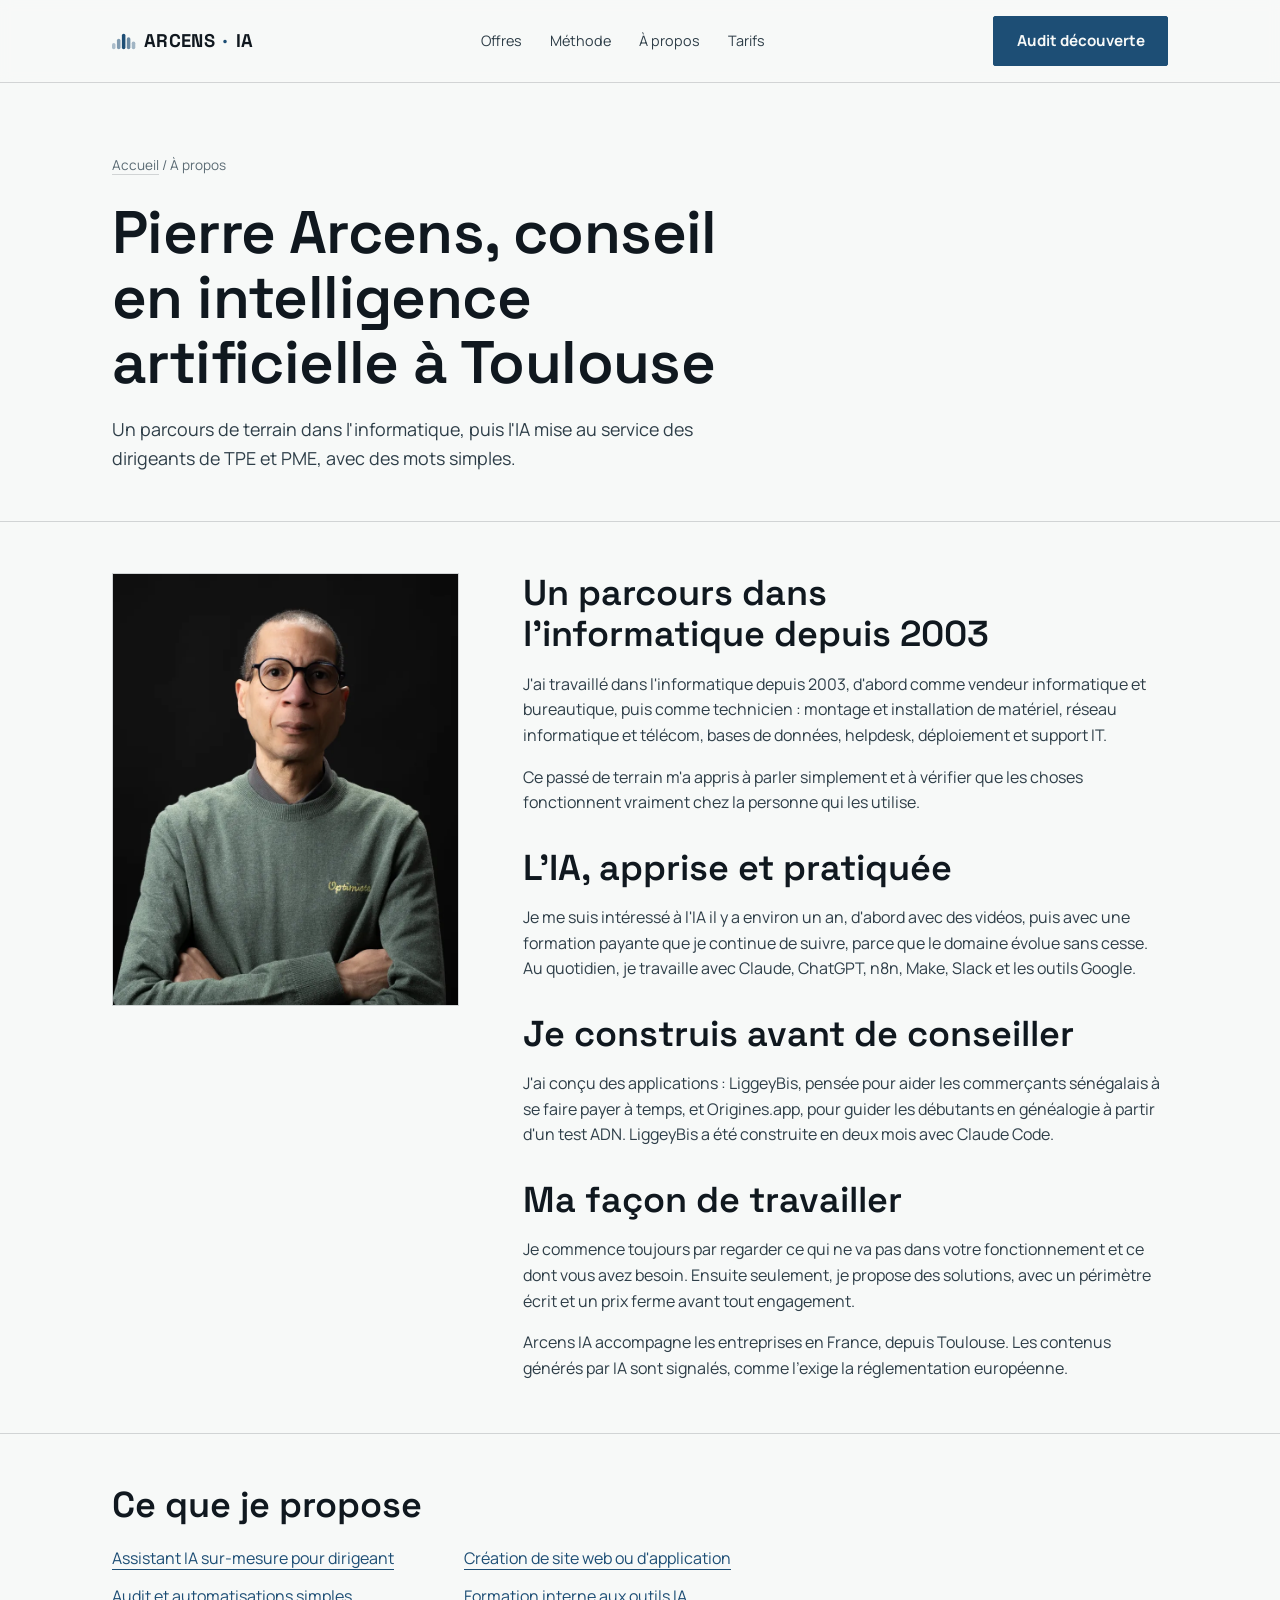
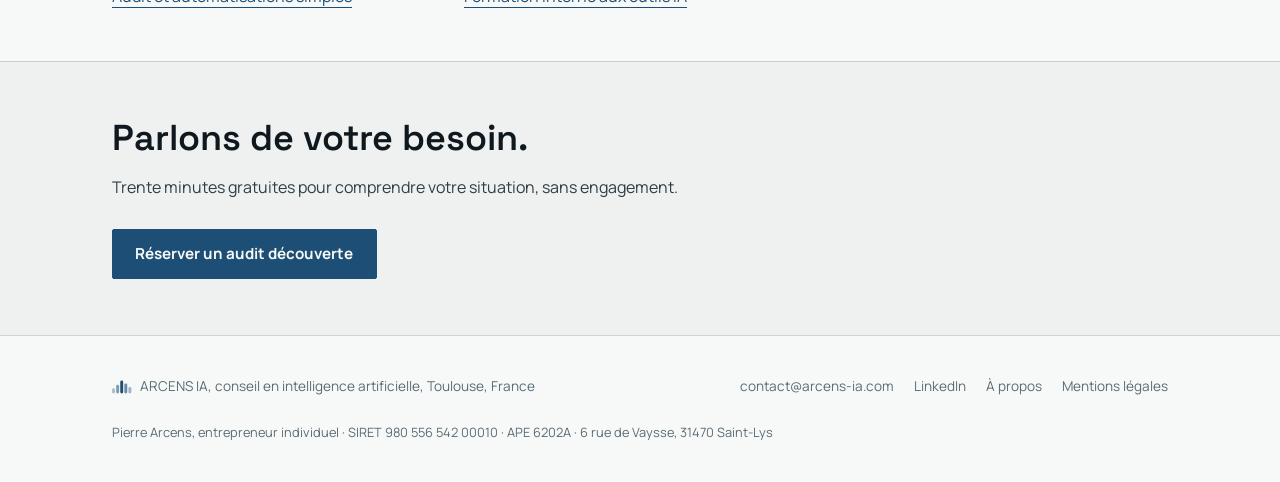
==== a-propos/index.html @ 16988457 "Contenu: 4 pages prestations, page a propos avec photo, correction LiggeyBis (lancement en preparati" ====
<!DOCTYPE html>
<html lang="fr">
<head>
<meta charset="UTF-8" />
<meta name="viewport" content="width=device-width, initial-scale=1.0" />
<title>À propos de Pierre Arcens, conseil en IA | Arcens IA</title>
<meta name="description" content="Pierre Arcens, consultant en IA à Toulouse : dans l&#x27;informatique depuis 2003, il met l&#x27;IA au service des TPE et PME, avec des mots simples." />
<meta name="robots" content="index, follow, max-image-preview:large" />
<link rel="canonical" href="https://arcens-ia.com/a-propos/" />
<meta property="og:type" content="profile" />
<meta property="og:site_name" content="Arcens IA" />
<meta property="og:title" content="À propos de Pierre Arcens, conseil en IA | Arcens IA" />
<meta property="og:description" content="Pierre Arcens, consultant en IA à Toulouse : dans l&#x27;informatique depuis 2003, il met l&#x27;IA au service des TPE et PME, avec des mots simples." />
<meta property="og:url" content="https://arcens-ia.com/a-propos/" />
<meta property="og:image" content="https://arcens-ia.com/og-image.png" />
<meta property="og:locale" content="fr_FR" />
<meta name="twitter:card" content="summary_large_image" />
<meta name="twitter:title" content="À propos de Pierre Arcens, conseil en IA | Arcens IA" />
<meta name="twitter:description" content="Pierre Arcens, consultant en IA à Toulouse : dans l&#x27;informatique depuis 2003, il met l&#x27;IA au service des TPE et PME, avec des mots simples." />
<meta name="twitter:image" content="https://arcens-ia.com/og-image.png" />
<link rel="icon" href="/favicon.svg" type="image/svg+xml" />
<link rel="icon" href="/favicon-32.png" sizes="32x32" type="image/png" />
<link rel="apple-touch-icon" href="/apple-touch-icon.png" />
<link rel="preload" href="/fonts/manrope-latin.woff2" as="font" type="font/woff2" crossorigin />
<link rel="preload" href="/fonts/space-grotesk-latin.woff2" as="font" type="font/woff2" crossorigin />
<link rel="stylesheet" href="/site.css" />
<script type="application/ld+json">
{
  "@context": "https://schema.org",
  "@graph": [
    {
      "@type": "AboutPage",
      "@id": "https://arcens-ia.com/a-propos/#webpage",
      "url": "https://arcens-ia.com/a-propos/",
      "name": "À propos de Pierre Arcens",
      "mainEntity": {
        "@id": "https://arcens-ia.com/#pierre-arcens"
      }
    },
    {
      "@type": "Person",
      "@id": "https://arcens-ia.com/#pierre-arcens",
      "name": "Pierre Arcens",
      "jobTitle": "Consultant en intelligence artificielle, fondateur d'Arcens IA",
      "url": "https://arcens-ia.com/a-propos/",
      "image": "https://arcens-ia.com/img/pierre-arcens-800.webp",
      "worksFor": {
        "@id": "https://arcens-ia.com/#organization"
      },
      "address": {
        "@type": "PostalAddress",
        "addressLocality": "Saint-Lys",
        "postalCode": "31470",
        "addressCountry": "FR"
      },
      "knowsAbout": [
        "Intelligence artificielle",
        "Automatisation",
        "Réseaux informatiques",
        "Bases de données",
        "Création d'applications"
      ],
      "sameAs": [
        "https://www.linkedin.com/in/pierrearcens/"
      ]
    },
    {
      "@type": "BreadcrumbList",
      "itemListElement": [
        {
          "@type": "ListItem",
          "position": 1,
          "name": "Accueil",
          "item": "https://arcens-ia.com/"
        },
        {
          "@type": "ListItem",
          "position": 2,
          "name": "À propos",
          "item": "https://arcens-ia.com/a-propos/"
        }
      ]
    }
  ]
}
</script>
</head>
<body>

<a href="#top" class="skip-link">Aller au contenu</a>

<header class="site-header">
  <div class="wrap">
    <a href="/" class="wordmark">
      <svg class="logo-mark" viewBox="0 0 34 24" width="24" height="17" xmlns="http://www.w3.org/2000/svg" aria-hidden="true" focusable="false"><rect x="0" y="14" width="5" height="9" fill="var(--accent-c)" rx="2.5" opacity="0.35"/><rect x="7" y="8" width="5" height="15" fill="var(--accent-c)" rx="2.5" opacity="0.55"/><rect x="14" y="1" width="5" height="22" fill="var(--accent-c)" rx="2.5"/><rect x="21" y="6" width="5" height="17" fill="var(--accent-c)" rx="2.5" opacity="0.65"/><rect x="28" y="12" width="5" height="11" fill="var(--accent-c)" rx="2.5" opacity="0.4"/></svg>
      ARCENS<span>·</span>IA</a>
    <nav>
      <ul class="nav-links">
        <li><a href="/#offres">Offres</a></li>
        <li><a href="/#methode">Méthode</a></li>
        <li><a href="/a-propos/">À propos</a></li>
        <li><a href="/#tarifs">Tarifs</a></li>
      </ul>
    </nav>
    <a href="/#contact" class="btn btn-primary">Audit découverte</a>
  </div>
</header>

<main id="top">
  <section class="page-hero wrap">
    <nav class="breadcrumb" aria-label="Fil d'Ariane"><a href="/">Accueil</a> / À propos</nav>
    <h1>Pierre Arcens, conseil en intelligence artificielle à Toulouse</h1>
    <p class="lead">Un parcours de terrain dans l'informatique, puis l'IA mise au service des dirigeants de TPE et PME, avec des mots simples.</p>
  </section>

  <section class="content-section">
    <div class="wrap about-grid">
      <img class="about-photo" src="/img/pierre-arcens-800.webp" width="800" height="1000" alt="Pierre Arcens, consultant en intelligence artificielle à Toulouse" />
      <div class="about-text">
        <h2>Un parcours dans l'informatique depuis 2003</h2>
        <p>J'ai travaillé dans l'informatique depuis 2003, d'abord comme vendeur informatique et bureautique, puis comme technicien : montage et installation de matériel, réseau informatique et télécom, bases de données, helpdesk, déploiement et support IT.</p>
        <p>Ce passé de terrain m'a appris à parler simplement et à vérifier que les choses fonctionnent vraiment chez la personne qui les utilise.</p>

        <h2>L'IA, apprise et pratiquée</h2>
        <p>Je me suis intéressé à l'IA il y a environ un an, d'abord avec des vidéos, puis avec une formation payante que je continue de suivre, parce que le domaine évolue sans cesse. Au quotidien, je travaille avec Claude, ChatGPT, n8n, Make, Slack et les outils Google.</p>

        <h2>Je construis avant de conseiller</h2>
        <p>J'ai conçu des applications : LiggeyBis, pensée pour aider les commerçants sénégalais à se faire payer à temps, et Origines.app, pour guider les débutants en généalogie à partir d'un test ADN. LiggeyBis a été construite en deux mois avec Claude Code.</p>

        <h2>Ma façon de travailler</h2>
        <p>Je commence toujours par regarder ce qui ne va pas dans votre fonctionnement et ce dont vous avez besoin. Ensuite seulement, je propose des solutions, avec un périmètre écrit et un prix ferme avant tout engagement.</p>
        <p>Arcens IA accompagne les entreprises en France, depuis Toulouse. Les contenus générés par IA sont signalés, comme l'exige la réglementation européenne.</p>
      </div>
    </div>
  </section>

  <section class="content-section">
    <div class="wrap">
      <h2>Ce que je propose</h2>
      <ul class="related">
        <li><a href="/assistant-ia-dirigeant/">Assistant IA sur-mesure pour dirigeant</a></li>
        <li><a href="/creation-site-web/">Création de site web ou d'application</a></li>
        <li><a href="/audit-automatisation/">Audit et automatisations simples</a></li>
        <li><a href="/formation-ia-entreprise/">Formation interne aux outils IA</a></li>
      </ul>
    </div>
  </section>

  <section class="cta-band">
    <div class="wrap">
      <h2>Parlons de votre besoin.</h2>
      <p>Trente minutes gratuites pour comprendre votre situation, sans engagement.</p>
      <a href="/#contact" class="btn btn-primary">Réserver un audit découverte</a>
    </div>
  </section>
</main>

<footer class="site-footer">
  <div class="wrap footer-grid">
    <span class="footer-brand">
      <svg class="logo-mark" viewBox="0 0 34 24" width="20" height="14" xmlns="http://www.w3.org/2000/svg" aria-hidden="true" focusable="false"><rect x="0" y="14" width="5" height="9" fill="var(--accent-c)" rx="2.5" opacity="0.35"/><rect x="7" y="8" width="5" height="15" fill="var(--accent-c)" rx="2.5" opacity="0.55"/><rect x="14" y="1" width="5" height="22" fill="var(--accent-c)" rx="2.5"/><rect x="21" y="6" width="5" height="17" fill="var(--accent-c)" rx="2.5" opacity="0.65"/><rect x="28" y="12" width="5" height="11" fill="var(--accent-c)" rx="2.5" opacity="0.4"/></svg>
      ARCENS IA, conseil en intelligence artificielle, Toulouse, France
    </span>
    <ul class="footer-links">
      <li><a href="mailto:contact@arcens-ia.com">contact@arcens-ia.com</a></li>
      <li><a href="https://www.linkedin.com/in/pierrearcens/" target="_blank" rel="noopener">LinkedIn</a></li>
      <li><a href="/a-propos/">À propos</a></li>
      <li><a href="/mentions-legales.html">Mentions légales</a></li>
    </ul>
    <p class="footer-legal">Pierre Arcens, entrepreneur individuel · SIRET 980 556 542 00010 · APE 6202A · 6 rue de Vaysse, 31470 Saint-Lys</p>
  </div>
</footer>

</body>
</html>
---- site.css ----
@font-face { font-family: 'Manrope'; font-style: normal; font-weight: 400; font-display: swap; src: url(/fonts/manrope-latin.woff2) format('woff2'); }
  @font-face { font-family: 'Manrope'; font-style: normal; font-weight: 500; font-display: swap; src: url(/fonts/manrope-latin.woff2) format('woff2'); }
  @font-face { font-family: 'Manrope'; font-style: normal; font-weight: 600; font-display: swap; src: url(/fonts/manrope-latin.woff2) format('woff2'); }
  @font-face { font-family: 'Manrope'; font-style: normal; font-weight: 700; font-display: swap; src: url(/fonts/manrope-latin.woff2) format('woff2'); }
  @font-face { font-family: 'Manrope'; font-style: normal; font-weight: 800; font-display: swap; src: url(/fonts/manrope-latin.woff2) format('woff2'); }
  @font-face { font-family: 'Space Grotesk'; font-style: normal; font-weight: 500; font-display: swap; src: url(/fonts/space-grotesk-latin.woff2) format('woff2'); }
  @font-face { font-family: 'Space Grotesk'; font-style: normal; font-weight: 600; font-display: swap; src: url(/fonts/space-grotesk-latin.woff2) format('woff2'); }
  @font-face { font-family: 'Space Grotesk'; font-style: normal; font-weight: 700; font-display: swap; src: url(/fonts/space-grotesk-latin.woff2) format('woff2'); }
  :root {
    --ink-900: #10181f;
    --ink-700: #2e3e48;
    --ink-500: #5b6b74;
    --paper-000: #f7f9f8;
    --paper-050: #eef1ef;
    --paper-100: #e1e6e3;
    --accent: #1d4e75;
    --accent-soft: #3e6e99;

    --bg: var(--paper-000);
    --surface: var(--paper-050);
    --surface-alt: var(--paper-100);
    --text: var(--ink-900);
    --text-soft: var(--ink-700);
    --text-muted: var(--ink-500);
    --border: rgba(16, 24, 31, 0.16);
    --accent-c: var(--accent);
    --accent-c-soft: var(--accent-soft);
    --on-accent: #f7f9f8;
  }

  @media (prefers-color-scheme: dark) {
    :root:not([data-theme="light"]) {
      --bg: #10181f;
      --surface: #182530;
      --surface-alt: #1f2e3a;
      --text: #eef1ef;
      --text-soft: #c3cbc8;
      --text-muted: #8ca0a8;
      --border: rgba(238, 241, 239, 0.16);
      --accent-c: #5b9bd5;
      --accent-c-soft: #7fb2e0;
      --on-accent: #10181f;
    }
  }

  :root[data-theme="dark"] {
    --bg: #10181f;
    --surface: #182530;
    --surface-alt: #1f2e3a;
    --text: #eef1ef;
    --text-soft: #c3cbc8;
    --text-muted: #8ca0a8;
    --border: rgba(238, 241, 239, 0.16);
    --accent-c: #5b9bd5;
    --accent-c-soft: #7fb2e0;
    --on-accent: #10181f;
  }

  * { box-sizing: border-box; }

  html {
    scroll-behavior: smooth;
  }

  @media (prefers-reduced-motion: reduce) {
    html { scroll-behavior: auto; }
    *, *::before, *::after {
      animation-duration: 0.01ms !important;
      animation-iteration-count: 1 !important;
      transition-duration: 0.01ms !important;
    }
  }

  body {
    margin: 0;
    background: var(--bg);
    color: var(--text);
    font-family: "Manrope", "Segoe UI", Arial, sans-serif;
    font-size: 16px;
    line-height: 1.6;
    -webkit-font-smoothing: antialiased;
  }

  .wrap {
    max-width: 72rem;
    margin: 0 auto;
    padding-inline: clamp(1.25rem, 4vw, 3rem);
  }

  h1, h2, h3 {
    font-family: "Space Grotesk", "Segoe UI", Arial, sans-serif;
    font-weight: 600;
    text-wrap: balance;
    color: var(--text);
    margin: 0;
  }

  h1 { font-size: clamp(2.25rem, 1.5rem + 3vw, 3.75rem); line-height: 1.08; letter-spacing: -0.01em; }
  h2 { font-size: clamp(1.75rem, 1.3rem + 1.8vw, 2.25rem); line-height: 1.15; }
  h3 { font-size: clamp(1.15rem, 1rem + 0.6vw, 1.375rem); line-height: 1.25; }

  p { margin: 0; color: var(--text-soft); }

  .eyebrow {
    font-family: "Cascadia Mono", "SF Mono", Consolas, "Courier New", monospace;
    font-size: 0.75rem;
    letter-spacing: 0.12em;
    text-transform: uppercase;
    color: var(--accent-c);
    display: inline-block;
  }

  a { color: inherit; }

  .btn {
    display: inline-flex;
    align-items: center;
    gap: 0.5rem;
    font-family: "Manrope", "Segoe UI", Arial, sans-serif;
    font-size: 0.95rem;
    font-weight: 700;
    text-decoration: none;
    padding: 0.75rem 1.4rem;
    border-radius: 2px;
    border: 1px solid transparent;
    cursor: pointer;
    transition: background-color 0.15s ease, color 0.15s ease, border-color 0.15s ease;
  }
  .btn-primary {
    background: var(--accent-c);
    color: var(--on-accent);
    border-color: var(--accent-c);
  }
  .btn-primary:hover { background: var(--accent-c-soft); border-color: var(--accent-c-soft); }
  .btn-ghost {
    background: transparent;
    color: var(--text);
    border-color: var(--border);
  }
  .btn-ghost:hover { border-color: var(--accent-c); color: var(--accent-c); }
  .btn:focus-visible {
    outline: 2px solid var(--accent-c);
    outline-offset: 2px;
  }
  .btn:active { transform: scale(0.98); }

  .skip-link {
    position: absolute;
    top: -3rem;
    left: 1rem;
    z-index: 50;
    background: var(--accent-c);
    color: var(--on-accent);
    font-family: "Manrope", "Segoe UI", Arial, sans-serif;
    font-size: 0.9rem;
    font-weight: 700;
    padding: 0.6rem 1rem;
    border-radius: 2px;
    text-decoration: none;
    transition: top 0.15s ease;
  }
  .skip-link:focus { top: 1rem; }

  /* Header */
  .site-header {
    position: sticky;
    top: 0;
    z-index: 20;
    background: color-mix(in srgb, var(--bg) 88%, transparent);
    backdrop-filter: blur(6px);
    border-bottom: 1px solid var(--border);
  }
  .site-header .wrap {
    display: flex;
    align-items: center;
    justify-content: space-between;
    gap: 1rem;
    padding-block: 1rem;
  }
  .wordmark {
    display: inline-flex;
    align-items: center;
    gap: 0.5rem;
    font-family: "Space Grotesk", "Segoe UI", Arial, sans-serif;
    font-weight: 700;
    font-size: 1.15rem;
    letter-spacing: 0.02em;
    text-decoration: none;
    color: var(--text);
  }
  .wordmark span { color: var(--accent-c); }
  .logo-mark { flex: none; display: block; }
  .footer-brand {
    display: inline-flex;
    align-items: center;
    gap: 0.5rem;
  }
  .nav-links {
    display: flex;
    gap: 1.75rem;
    list-style: none;
    margin: 0;
    padding: 0;
  }
  .nav-links a {
    text-decoration: none;
    font-size: 0.9rem;
    color: var(--text-soft);
    transition: color 0.15s ease;
  }
  .nav-links a:hover { color: var(--accent-c); }
  @media (max-width: 42rem) {
    .nav-links { display: none; }
  }

  /* Hero */
  .hero {
    padding-block: clamp(3rem, 8vw, 6rem) clamp(2.5rem, 6vw, 4rem);
    display: grid;
    grid-template-columns: 1.2fr 0.8fr;
    gap: clamp(2rem, 5vw, 4rem);
    align-items: center;
  }
  @media (max-width: 56rem) {
    .hero { grid-template-columns: 1fr; }
  }
  .hero-eyebrow { margin-bottom: 1.25rem; }
  .hero h1 { margin-bottom: 1.25rem; }
  .hero-sub {
    font-size: 1.1rem;
    max-width: 34rem;
    margin-bottom: 2rem;
  }
  .hero-actions { display: flex; gap: 0.85rem; flex-wrap: wrap; }
  .hero-figure { position: relative; }
  .hero-figure svg { width: 100%; height: auto; display: block; }
  .hero-grid line { stroke: var(--border); stroke-width: 1; }
  .hero-bars rect {
    fill: var(--accent-c);
    transform-box: fill-box;
    transform-origin: bottom center;
    transform: scaleY(0);
    animation: rise-bar 0.7s ease forwards;
  }
  .hero-bars rect:nth-child(1) { animation-delay: 0.05s; }
  .hero-bars rect:nth-child(2) { animation-delay: 0.15s; }
  .hero-bars rect:nth-child(3) { animation-delay: 0.25s; }
  .hero-bars rect:nth-child(4) { animation-delay: 0.35s; }
  .hero-bars rect:nth-child(5) { animation-delay: 0.45s; }
  @keyframes rise-bar { to { transform: scaleY(1); } }

  /* Sections */
  .section { padding-block: clamp(3rem, 6vw, 4.5rem); border-top: 1px solid var(--border); }
  .section-head { max-width: 40rem; margin-bottom: clamp(2rem, 4vw, 3rem); }
  .section-head .eyebrow { margin-bottom: 0.75rem; }
  .section-head p { margin-top: 1rem; font-size: 1.05rem; }
  .section-alt { background: var(--surface); }

  /* Problem */
  .problem-body { max-width: 42rem; font-size: 1.05rem; }
  .problem-body p + p { margin-top: 1rem; }

  /* Offers */
  .offers-list {
    display: flex;
    flex-direction: column;
  }
  .offer-item {
    display: grid;
    grid-template-columns: auto 1fr auto;
    align-items: baseline;
    column-gap: 1rem;
    row-gap: 0.5rem;
    padding-block: 1.75rem;
    border-top: 1px solid var(--border);
  }
  .offer-item:last-child { border-bottom: 1px solid var(--border); }
  .offer-item h3 { transition: color 0.15s ease; }
  .offer-item:hover h3 { color: var(--accent-c); }
  .offer-item p { grid-column: 1 / -1; font-size: 0.96rem; max-width: 42rem; }
  @media (max-width: 30rem) {
    .offer-item { grid-template-columns: auto 1fr; }
    .offer-price { grid-column: 1 / -1; justify-self: start; }
  }
  .offer-code {
    font-family: "Space Grotesk", "Segoe UI", Arial, sans-serif;
    font-weight: 600;
    font-size: 0.75rem;
    letter-spacing: 0.08em;
    color: var(--text-muted);
    border: 1px solid var(--border);
    padding: 0.15rem 0.5rem;
  }
  .offer-price {
    font-family: "Cascadia Mono", "SF Mono", Consolas, monospace;
    font-size: 0.8rem;
    color: var(--accent-c);
    white-space: nowrap;
  }

  /* About teaser */
  .about-teaser { display: grid; grid-template-columns: 15rem 1fr; gap: clamp(1.5rem, 4vw, 3rem); align-items: center; }
  @media (max-width: 40rem) { .about-teaser { grid-template-columns: 1fr; } }
  .about-teaser img { width: 100%; max-width: 15rem; height: auto; display: block; border: 1px solid var(--border); }
  .about-teaser h2 { margin: 0.5rem 0 1rem; }
  .offer-item h3 a { color: inherit; text-decoration: none; }
  .offer-item h3 a:hover { text-decoration: underline; text-underline-offset: 0.2em; }
  .offer-item h3 a:focus-visible { outline: 2px solid var(--accent-c); outline-offset: 2px; }

  /* Method */
  .method-list {
    display: flex;
    flex-direction: column;
  }
  .method-step {
    display: grid;
    grid-template-columns: 4.5rem 1fr;
    gap: 1.5rem;
    align-items: start;
    padding-block: 1.75rem;
    border-top: 1px solid var(--border);
  }
  .method-step:last-child { border-bottom: 1px solid var(--border); }
  @media (max-width: 36rem) {
    .method-step { grid-template-columns: 1fr; gap: 0.5rem; }
  }
  .method-num {
    font-family: "Space Grotesk", "Segoe UI", Arial, sans-serif;
    font-weight: 700;
    font-size: 2.25rem;
    line-height: 1;
    color: var(--accent-c);
  }
  .method-step h3 { margin-bottom: 0.5rem; }
  .method-step p { font-size: 0.95rem; max-width: 34rem; }

  /* Proof */
  .proof-grid {
    display: grid;
    grid-template-columns: repeat(2, 1fr);
    gap: 1.25rem;
  }
  @media (max-width: 42rem) { .proof-grid { grid-template-columns: 1fr; } }
  .proof-card {
    padding: 1.75rem;
    border: 1px solid var(--border);
    background: var(--surface);
  }
  .proof-card .eyebrow { margin-bottom: 0.6rem; }
  .proof-card h3 { margin-bottom: 0.6rem; }
  .proof-card p { font-size: 0.96rem; }
  .proof-link {
    display: inline-block;
    margin-top: 0.85rem;
    font-size: 0.85rem;
    color: var(--accent-c);
    text-decoration: none;
    border-bottom: 1px solid var(--accent-c);
  }
  .proof-status {
    display: inline-block;
    margin-top: 0.85rem;
    font-family: "Cascadia Mono", "SF Mono", Consolas, monospace;
    font-size: 0.78rem;
    color: var(--text-muted);
  }

  /* Pricing */
  .pricing-grid {
    display: grid;
    grid-template-columns: repeat(3, 1fr);
    gap: 1.25rem;
  }
  @media (max-width: 56rem) { .pricing-grid { grid-template-columns: 1fr; } }
  .price-tier {
    border: 1px solid var(--border);
    padding: 1.75rem;
    display: flex;
    flex-direction: column;
    gap: 0.5rem;
  }
  .price-tier.is-featured { border-color: var(--accent-c); background: var(--surface); }
  .price-tier .eyebrow { margin-bottom: 0.35rem; }
  .price-amount {
    font-family: "Space Grotesk", "Segoe UI", Arial, sans-serif;
    font-size: 1.6rem;
    color: var(--text);
    margin: 0.35rem 0 0.6rem;
  }
  .price-tier p { font-size: 0.92rem; }
  .pricing-note { margin-top: 1.5rem; font-size: 0.9rem; color: var(--text-muted); max-width: 38rem; }

  /* Contact */
  .contact-grid {
    display: grid;
    grid-template-columns: 0.9fr 1.1fr;
    gap: clamp(2rem, 5vw, 4rem);
  }
  @media (max-width: 56rem) { .contact-grid { grid-template-columns: 1fr; } }
  .contact-info p { margin-top: 1rem; font-size: 0.98rem; }
  .contact-direct {
    margin-top: 1.75rem;
    padding-top: 1.5rem;
    border-top: 1px solid var(--border);
    font-size: 0.92rem;
  }
  .contact-direct a { color: var(--accent-c); text-decoration: none; border-bottom: 1px solid var(--accent-c); }

  form { display: flex; flex-direction: column; gap: 1rem; }
  .form-row { display: grid; grid-template-columns: 1fr 1fr; gap: 1rem; }
  @media (max-width: 30rem) { .form-row { grid-template-columns: 1fr; } }
  .form-field { display: flex; flex-direction: column; gap: 0.4rem; }
  .form-field label {
    font-size: 0.8rem;
    letter-spacing: 0.03em;
    color: var(--text-muted);
  }
  .form-field input,
  .form-field select,
  .form-field textarea {
    font-family: "Manrope", "Segoe UI", Arial, sans-serif;
    font-size: 0.98rem;
    color: var(--text);
    background: var(--surface);
    border: 1px solid var(--border);
    border-radius: 2px;
    padding: 0.65rem 0.75rem;
  }
  .form-field textarea { resize: vertical; min-height: 6rem; }
  .form-field input:focus-visible,
  .form-field select:focus-visible,
  .form-field textarea:focus-visible {
    outline: 2px solid var(--accent-c);
    outline-offset: 1px;
  }
  .form-submit { display: flex; align-items: center; gap: 1rem; margin-top: 0.25rem; }
  .form-status { font-size: 0.88rem; }
  .form-status[data-state="ok"] { color: #4f8f5b; }
  .form-status[data-state="error"] { color: #b3543f; }

  /* Footer */
  .site-footer { border-top: 1px solid var(--border); padding-block: 2.5rem; }
  .footer-grid {
    display: flex;
    justify-content: space-between;
    flex-wrap: wrap;
    gap: 1.5rem;
    font-size: 0.85rem;
    color: var(--text-muted);
  }
  .footer-links { display: flex; gap: 1.25rem; list-style: none; margin: 0; padding: 0; }
  .footer-links a { text-decoration: none; color: var(--text-muted); }
  .footer-links a:hover { color: var(--accent-c); }
  .footer-legal { flex-basis: 100%; font-size: 0.8rem; color: var(--text-muted); }

  /* Pages internes */
  .breadcrumb { font-size: 0.85rem; color: var(--text-muted); margin-bottom: 1.5rem; }
  .breadcrumb a { color: var(--text-muted); text-decoration: none; border-bottom: 1px solid var(--border); }
  .breadcrumb a:hover { color: var(--accent-c); border-color: var(--accent-c); }
  .page-hero { padding-block: clamp(2.5rem, 6vw, 4.5rem) clamp(2rem, 4vw, 3rem); }
  .page-hero h1 { margin-bottom: 1.25rem; max-width: 46rem; }
  .lead { font-size: 1.12rem; max-width: 40rem; }
  .page-hero .hero-actions { margin-top: 2rem; }
  .content-section { padding-block: clamp(2rem, 4vw, 3.25rem); border-top: 1px solid var(--border); }
  .content-section h2 { margin-bottom: 1.25rem; max-width: 40rem; }
  .content-section p { max-width: 42rem; }
  .content-section p + p { margin-top: 1rem; }
  .checklist { list-style: none; margin: 0; padding: 0; max-width: 42rem; display: flex; flex-direction: column; gap: 0.85rem; }
  .checklist li { position: relative; padding-left: 1.6rem; color: var(--text-soft); }
  .checklist li::before { content: ""; position: absolute; left: 0; top: 0.6em; width: 0.6rem; height: 0.6rem; background: var(--accent-c); border-radius: 50%; }
  .price-line { font-family: "Space Grotesk", "Segoe UI", Arial, sans-serif; font-size: 1.6rem; color: var(--text); margin-bottom: 0.75rem; }
  .faq-item { padding-block: 1.25rem; border-top: 1px solid var(--border); max-width: 42rem; }
  .faq-item:last-child { border-bottom: 1px solid var(--border); }
  .faq-item h3 { margin-bottom: 0.5rem; }
  .cta-band { background: var(--surface); border-top: 1px solid var(--border); padding-block: clamp(2.5rem, 5vw, 3.5rem); }
  .cta-band h2 { margin-bottom: 1rem; max-width: 36rem; }
  .cta-band p { margin-bottom: 1.75rem; max-width: 36rem; }
  .related { list-style: none; margin: 0; padding: 0; display: grid; grid-template-columns: repeat(2, 1fr); gap: 0.75rem 2rem; max-width: 42rem; }
  @media (max-width: 36rem) { .related { grid-template-columns: 1fr; } }
  .related a { color: var(--accent-c); text-decoration: none; border-bottom: 1px solid var(--accent-c); }
  .about-grid { display: grid; grid-template-columns: 0.7fr 1.3fr; gap: clamp(2rem, 5vw, 4rem); align-items: start; }
  @media (max-width: 48rem) { .about-grid { grid-template-columns: 1fr; } }
  .about-photo { width: 100%; max-width: 22rem; height: auto; display: block; border: 1px solid var(--border); }
  .about-text h2 { margin: 2rem 0 1rem; }
  .about-text h2:first-of-type { margin-top: 0; }
  .about-text p + p { margin-top: 1rem; }
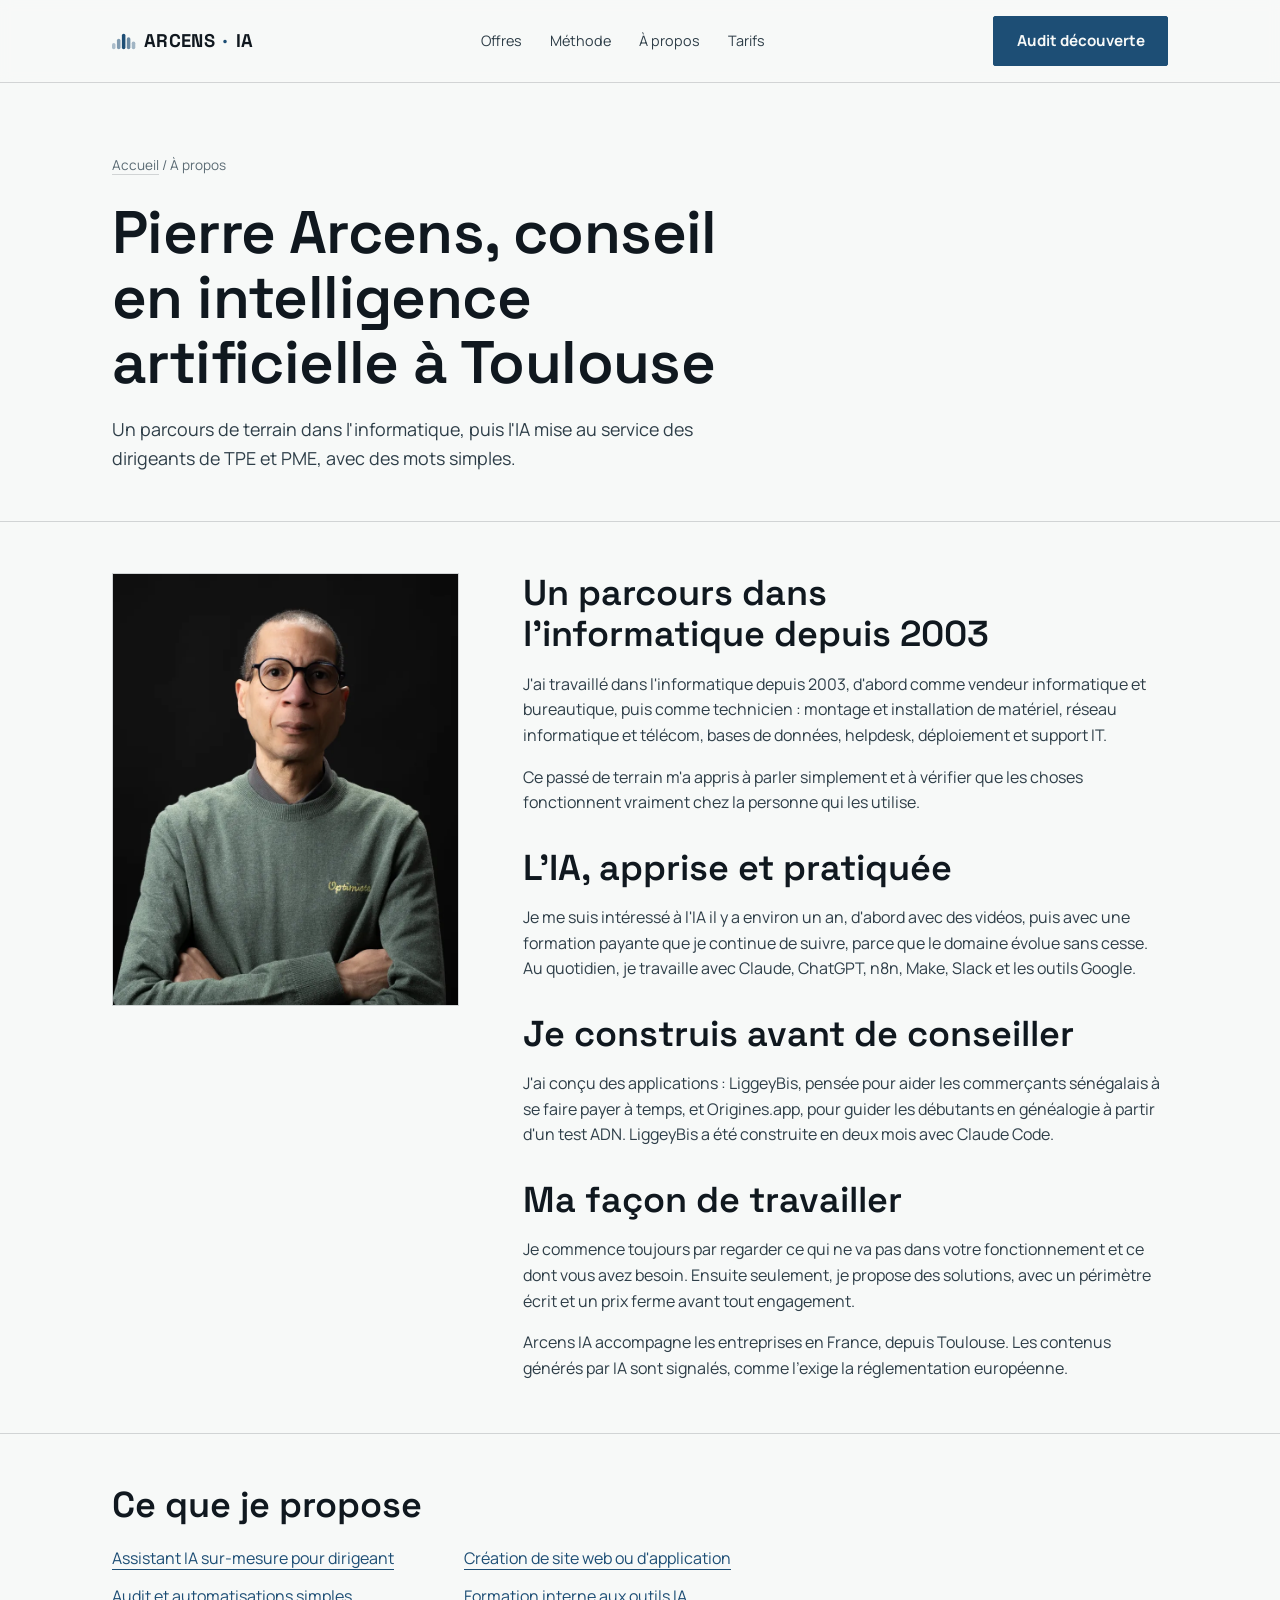
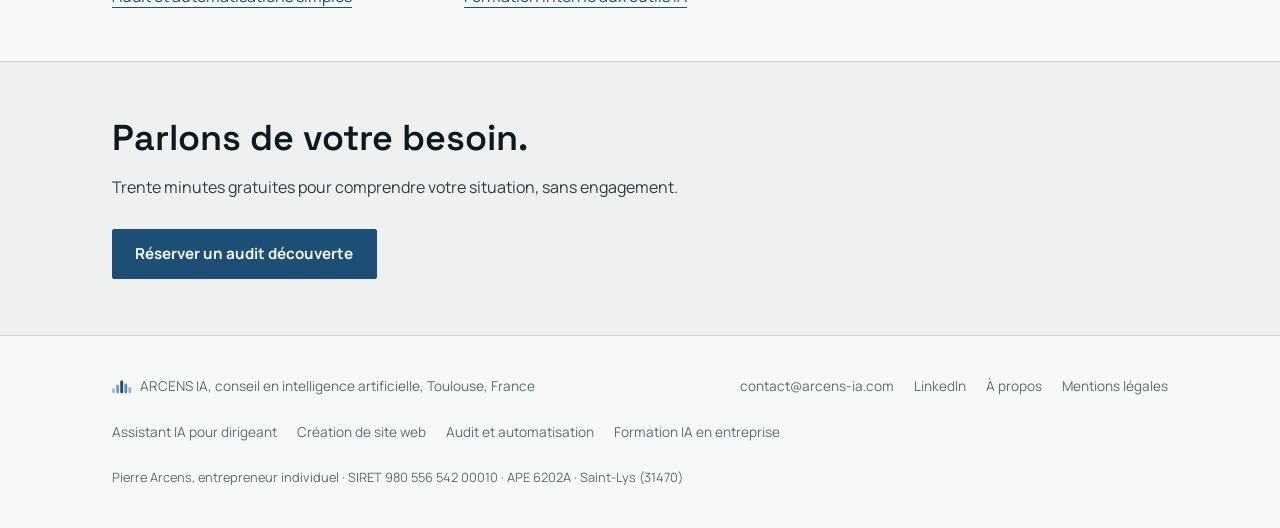
==== commit aa9256d6: "Maillage: liens prestations dans le pied de page, retrait de l'adresse du domicile Co-Authored-By: C" ====
--- a/a-propos/index.html
+++ b/a-propos/index.html
@@ -167,7 +167,13 @@
       <li><a href="/a-propos/">À propos</a></li>
       <li><a href="/mentions-legales.html">Mentions légales</a></li>
     </ul>
-    <p class="footer-legal">Pierre Arcens, entrepreneur individuel · SIRET 980 556 542 00010 · APE 6202A · 6 rue de Vaysse, 31470 Saint-Lys</p>
+    <ul class="footer-links footer-services">
+      <li><a href="/assistant-ia-dirigeant/">Assistant IA pour dirigeant</a></li>
+      <li><a href="/creation-site-web/">Création de site web</a></li>
+      <li><a href="/audit-automatisation/">Audit et automatisation</a></li>
+      <li><a href="/formation-ia-entreprise/">Formation IA en entreprise</a></li>
+    </ul>
+    <p class="footer-legal">Pierre Arcens, entrepreneur individuel · SIRET 980 556 542 00010 · APE 6202A · Saint-Lys (31470)</p>
   </div>
 </footer>
 
--- a/site.css
+++ b/site.css
@@ -451,6 +451,7 @@
   .footer-links { display: flex; gap: 1.25rem; list-style: none; margin: 0; padding: 0; }
   .footer-links a { text-decoration: none; color: var(--text-muted); }
   .footer-links a:hover { color: var(--accent-c); }
+  .footer-services { flex-basis: 100%; flex-wrap: wrap; }
   .footer-legal { flex-basis: 100%; font-size: 0.8rem; color: var(--text-muted); }
 
   /* Pages internes */
